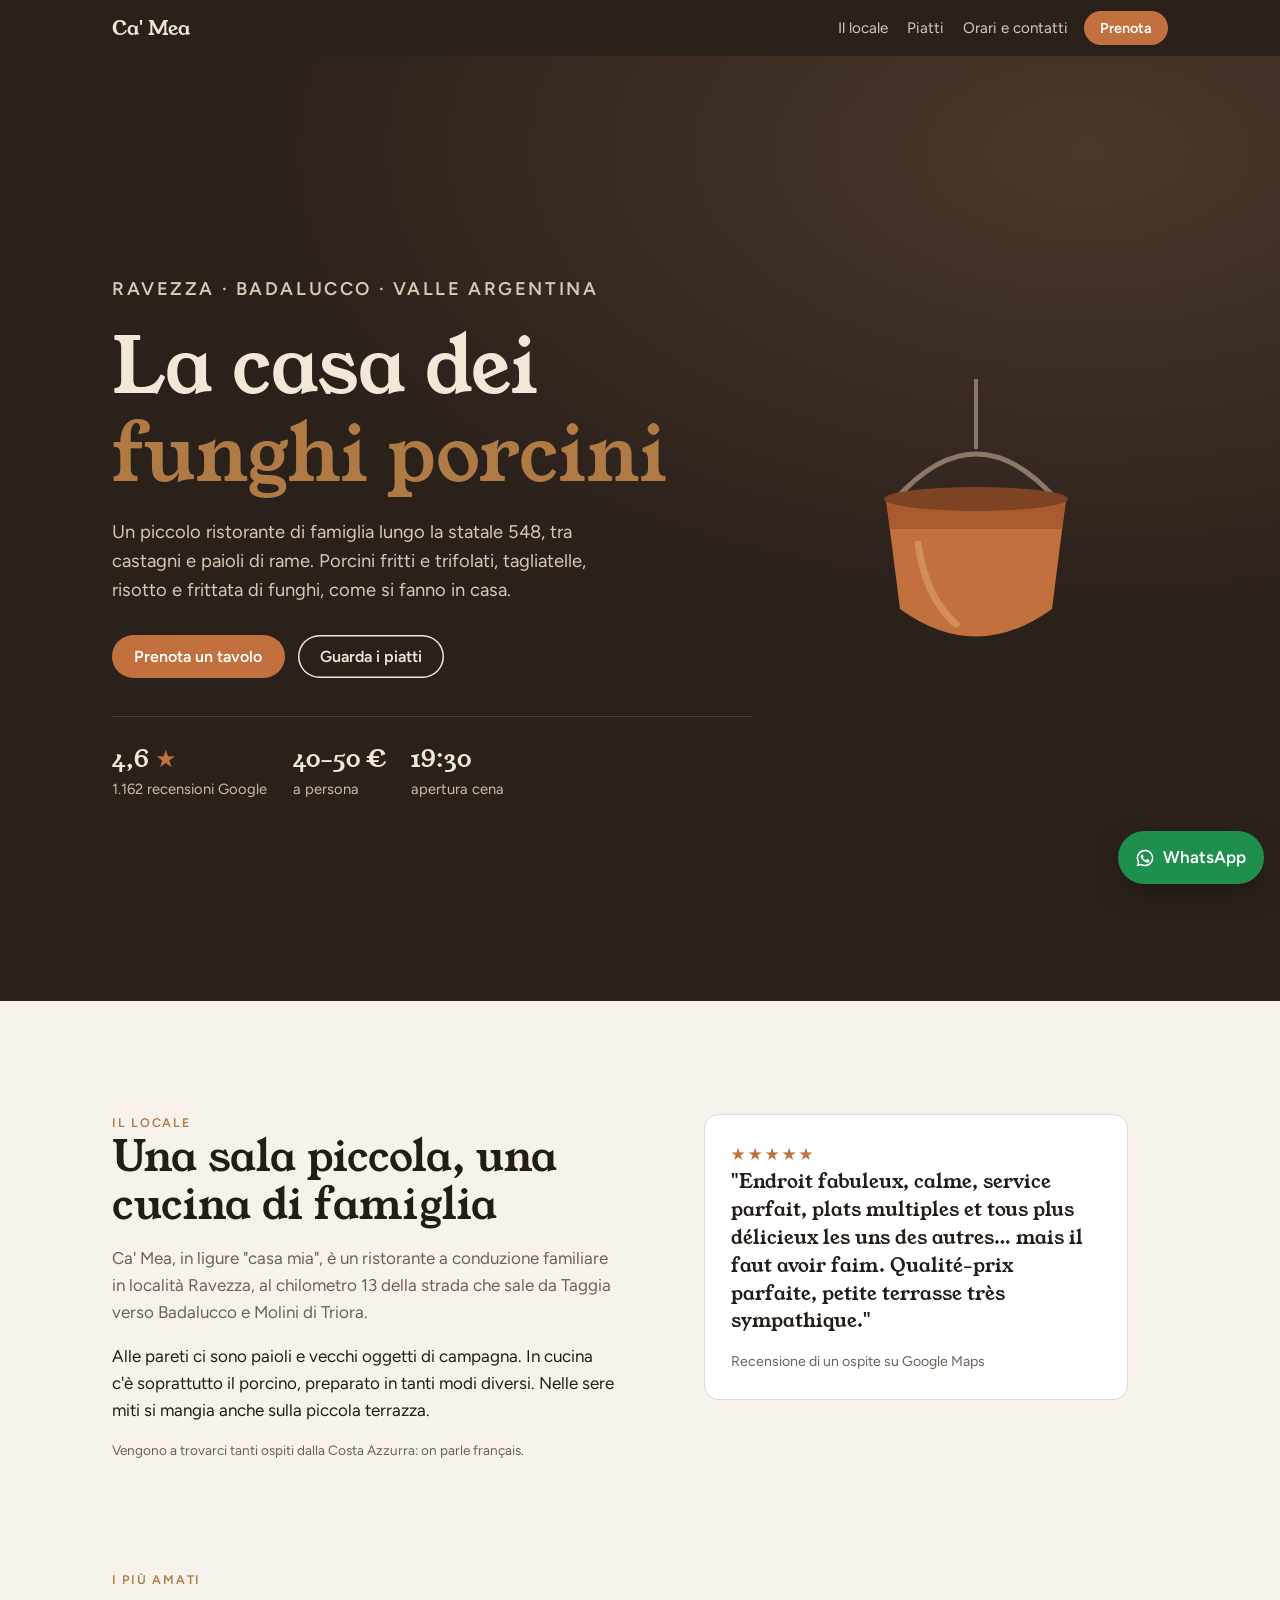
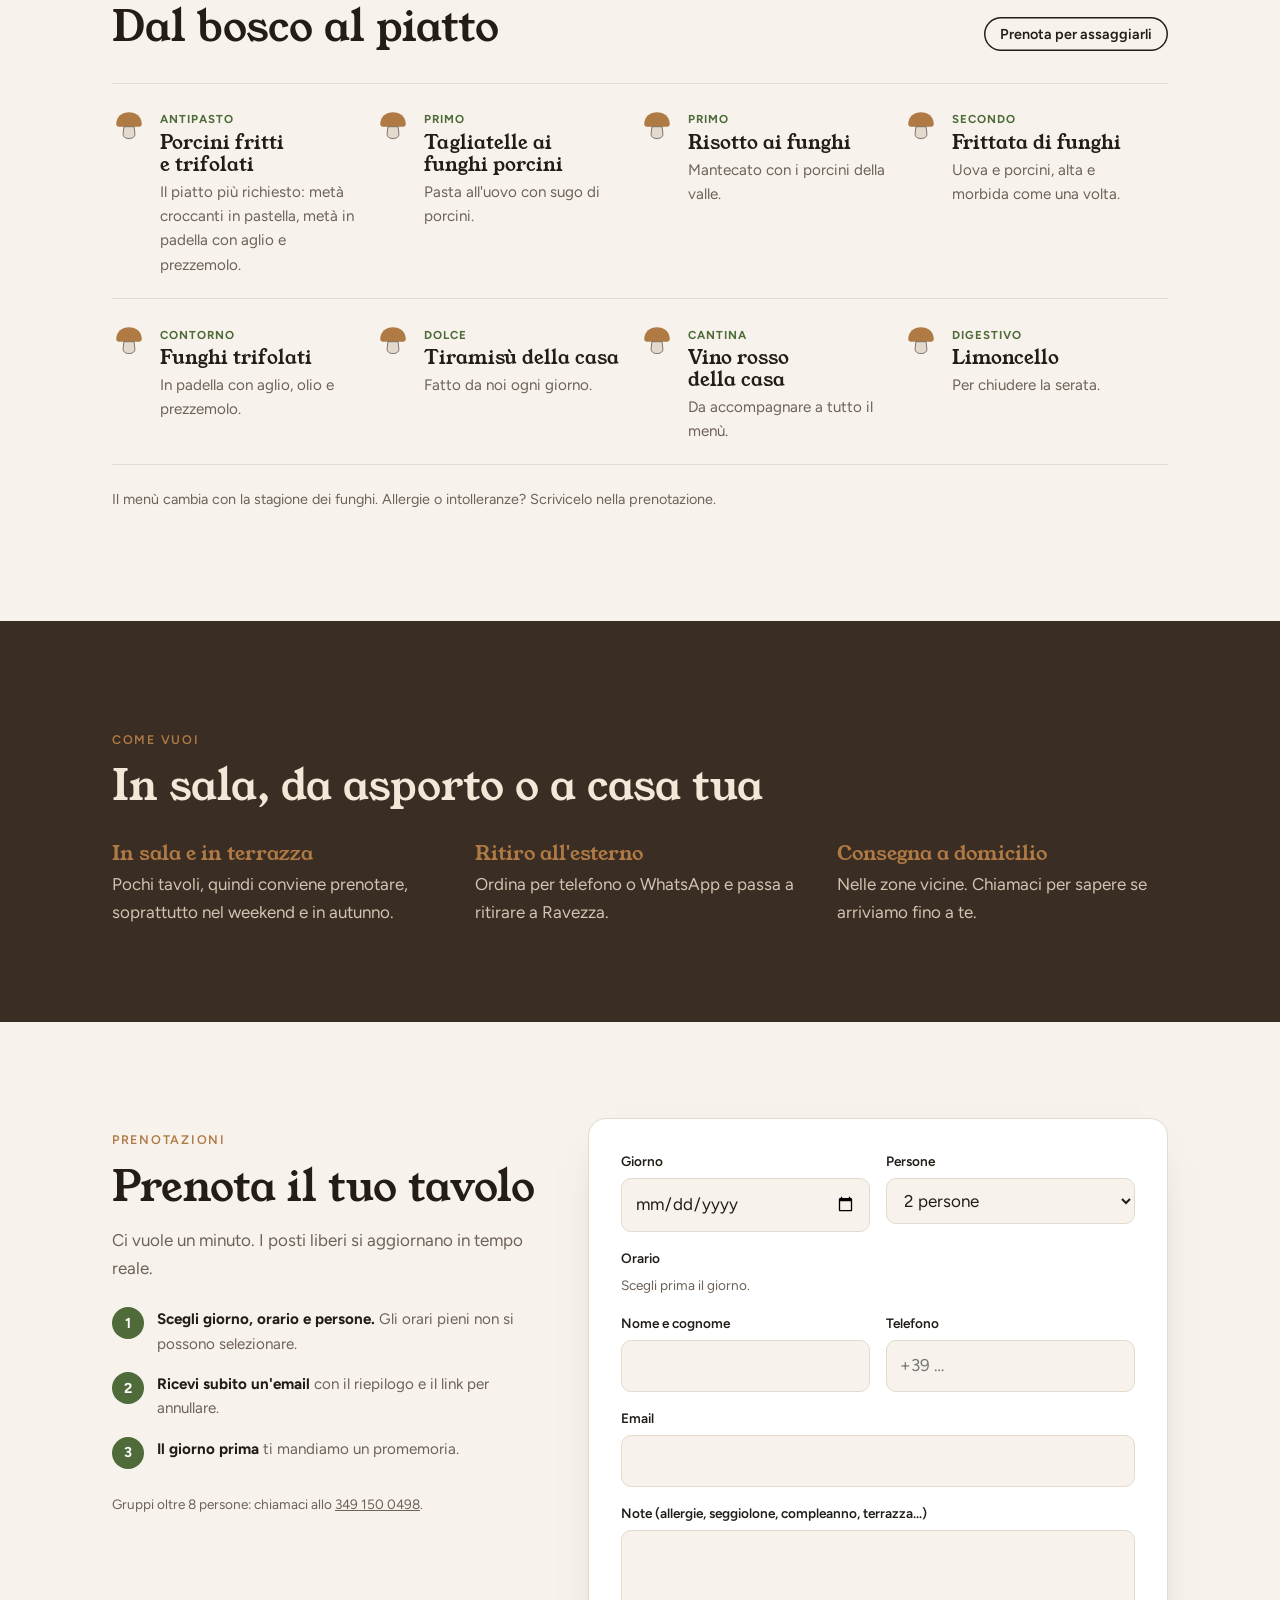
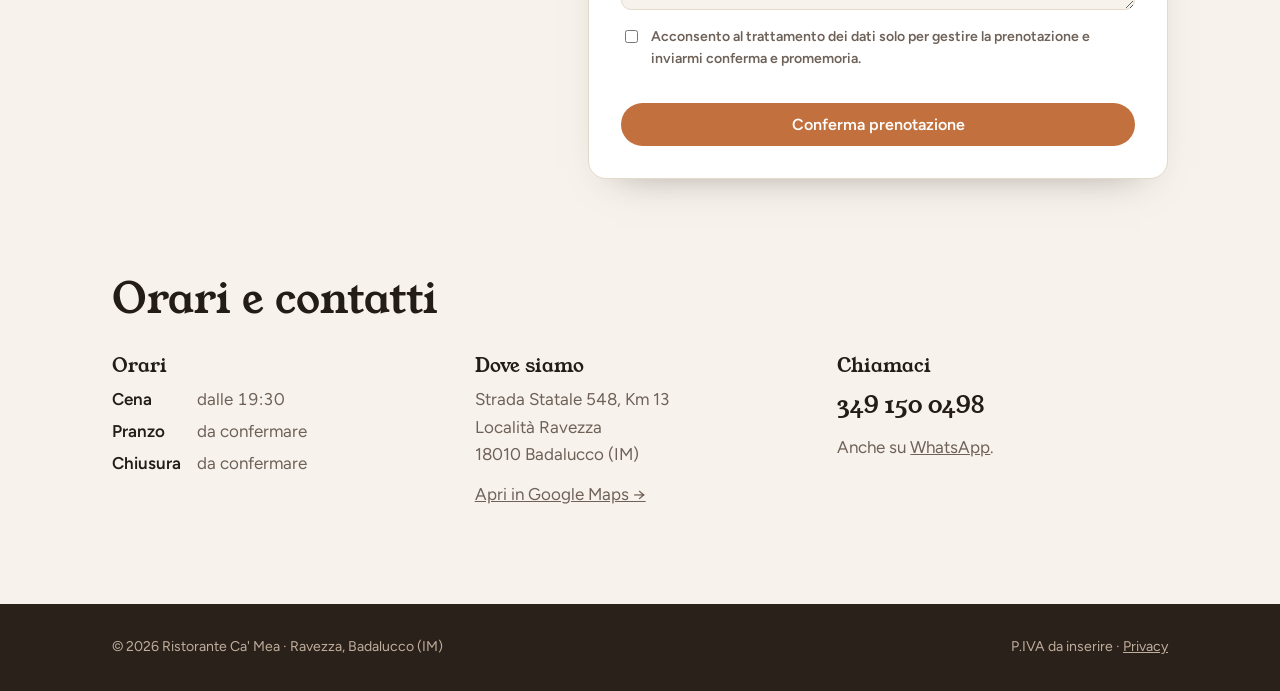
==== ca-mea/index.html @ 7fd4f5b2 "Aggiungi sito Ristorante Ca' Mea con sistema prenotazioni (Google Sheets + Apps Script) Co-Authored-" ====
<!doctype html>
<html lang="it">
<head>
<meta charset="utf-8">
<meta name="viewport" content="width=device-width, initial-scale=1, viewport-fit=cover">
<title>Ristorante Ca' Mea · Badalucco</title>
<meta name="description" content="Ristorante Ca' Mea a Ravezza di Badalucco (IM): cucina di funghi porcini in un piccolo locale a conduzione familiare in Valle Argentina. Prenota online.">
<meta property="og:title" content="Ristorante Ca' Mea · Badalucco">
<meta property="og:description" content="Funghi porcini, tagliatelle e risotti in un locale di famiglia in Valle Argentina.">
<meta property="og:type" content="restaurant">
<link rel="preconnect" href="https://fonts.googleapis.com">
<link rel="preconnect" href="https://fonts.gstatic.com" crossorigin>
<link rel="stylesheet" href="https://fonts.googleapis.com/css2?family=Young+Serif&family=Figtree:wght@400;500;600;700&display=swap">
<script type="application/ld+json">
{
  "@context": "https://schema.org",
  "@type": "Restaurant",
  "name": "Ristorante Ca' Mea",
  "servesCuisine": ["Ligure", "Funghi porcini"],
  "priceRange": "€€",
  "telephone": "+39 349 150 0498",
  "url": "https://ristorantecamea.com",
  "address": {
    "@type": "PostalAddress",
    "streetAddress": "Strada Statale 548, Km 13, Località Ravezza",
    "addressLocality": "Badalucco",
    "postalCode": "18010",
    "addressRegion": "IM",
    "addressCountry": "IT"
  },
  "acceptsReservations": "True",
  "aggregateRating": { "@type": "AggregateRating", "ratingValue": "4.6", "reviewCount": "1162" }
}
</script>
<style>
/* Layout: una sola colonna narrativa, dalla fascia scura "del bosco" alla sala calda, poi prenotazione e contatti. */
:root{
  --bark:#2b211b;        /* corteccia di castagno */
  --bark-2:#3a2d24;
  --cap:#b07a45;         /* cappello del porcino */
  --copper:#c2703d;      /* paiolo di rame */
  --moss:#4f6b3a;        /* muschio */
  --paper:#f7f3ec;
  --ink:#231c17;
  --muted:#6e6158;
  --line:#e3d9cc;
  --card:#ffffff;
  --ok:#3f7a3a; --err:#a23b2a;
  --f-display:"Young Serif", Georgia, "Times New Roman", serif;
  --f-body:"Figtree", system-ui, -apple-system, "Segoe UI", Roboto, sans-serif;
}
@media (prefers-color-scheme: dark){
  :root{ --paper:#1d1713; --ink:#f1e9de; --muted:#b5a698; --line:#3d322a; --card:#262019; --moss:#88a86e; --cap:#d29a62; color-scheme:dark }
}
*{box-sizing:border-box}
html{scroll-behavior:smooth}
@media (prefers-reduced-motion: reduce){html{scroll-behavior:auto}*{transition:none!important;animation:none!important}}
body{margin:0;background:var(--paper);color:var(--ink);font:400 1.0625rem/1.6 var(--f-body)}
img{max-width:100%}
a{color:inherit}
:focus-visible{outline:3px solid var(--copper);outline-offset:3px;border-radius:4px}
.wrap{max-width:68rem;margin:0 auto;padding-left:max(16px, env(safe-area-inset-left, 0px));padding-right:max(16px, env(safe-area-inset-right, 0px))}
h1,h2,h3{font-family:var(--f-display);font-weight:400;line-height:1.15;text-wrap:balance;margin:0}
h2{font-size:clamp(1.9rem,4vw,2.6rem)}
.eyebrow{font-size:.78rem;font-weight:600;letter-spacing:.14em;text-transform:uppercase;color:var(--cap)}
.lead{color:var(--muted);max-width:38rem}
section{padding-block:clamp(3.5rem,8vw,6rem)}

/* Barra */
.bar{position:sticky;top:env(safe-area-inset-top,0px);z-index:20;background:var(--bark);color:#f3e7d8}
body::before{content:"";position:fixed;inset:0 0 auto;height:env(safe-area-inset-top,0px);background:var(--bark);z-index:21}
.bar .wrap{display:flex;align-items:center;gap:1rem;padding-block:.7rem}
.brand{font-family:var(--f-display);font-size:1.25rem;text-decoration:none;margin-right:auto}
.bar nav{display:flex;gap:1.2rem;font-size:.95rem}
.bar nav a{text-decoration:none;opacity:.85}
.bar nav a:hover{opacity:1}
.btn{display:inline-flex;align-items:center;justify-content:center;gap:.5rem;border:0;border-radius:999px;padding:.75rem 1.4rem;font:600 1rem var(--f-body);cursor:pointer;text-decoration:none;transition:transform .15s,background .15s}
.btn:hover{transform:translateY(-1px)}
.btn-copper{background:var(--copper);color:#fff}
.btn-copper:hover{background:#ad5f30}
.btn-ghost{background:transparent;color:inherit;box-shadow:inset 0 0 0 1.5px currentColor}
.btn-sm{padding:.5rem 1rem;font-size:.9rem}
@media (max-width:720px){.bar nav{display:none}}

/* Hero */
.hero{background:radial-gradient(120% 90% at 85% 10%, #4a382b 0%, var(--bark) 55%);color:#f3e7d8;overflow:hidden}
.hero .wrap{display:grid;grid-template-columns:1.25fr .75fr;gap:2rem;align-items:center;padding-block:clamp(3.5rem,9vw,6.5rem)}
.hero h1{font-size:clamp(2.6rem,7vw,4.8rem)}
.hero h1 em{font-style:normal;color:var(--cap)}
.hero p{color:#d9c8b5;max-width:32rem;font-size:1.15rem}
.hero .actions{display:flex;flex-wrap:wrap;gap:.8rem;margin-top:1.8rem}
.facts{display:flex;flex-wrap:wrap;gap:1.6rem;margin-top:2.4rem;padding-top:1.4rem;border-top:1px solid #4d3d31;font-size:.92rem;color:#cdbba7}
.facts b{display:block;font-family:var(--f-display);font-weight:400;font-size:1.5rem;color:#f3e7d8}
.paiolo{width:100%;max-width:300px;justify-self:center}
.paiolo .swing{transform-origin:150px 10px;animation:swing 6s ease-in-out infinite}
@keyframes swing{0%,100%{transform:rotate(-2deg)}50%{transform:rotate(2deg)}}
@media (max-width:760px){.hero .wrap{grid-template-columns:1fr}.paiolo{max-width:180px;order:-1;justify-self:start}}

/* Storia */
.story{display:grid;grid-template-columns:1fr 1fr;gap:3rem;align-items:start}
.story p{margin:1rem 0 0}
.quote{background:var(--card);border:1px solid var(--line);border-radius:14px;padding:1.6rem}
.quote blockquote{margin:0;font-family:var(--f-display);font-size:1.2rem;line-height:1.45}
.quote figcaption{margin-top:1rem;font-size:.88rem;color:var(--muted)}
.stars{color:var(--copper);letter-spacing:.1em}
@media (max-width:760px){.story{grid-template-columns:1fr;gap:2rem}}

/* Piatti */
.menu-head{display:flex;flex-wrap:wrap;justify-content:space-between;align-items:end;gap:1rem;margin-bottom:2rem}
.dishes{display:grid;grid-template-columns:repeat(auto-fit,minmax(15rem,1fr));gap:0;border-top:1px solid var(--line)}
.dish{padding:1.3rem 1rem 1.3rem 0;border-bottom:1px solid var(--line);display:grid;grid-template-columns:auto 1fr;gap:.9rem;align-items:start}
.dish h3{font-size:1.2rem}
.dish p{margin:.25rem 0 0;color:var(--muted);font-size:.95rem}
.dish .tag{font-size:.72rem;font-weight:700;letter-spacing:.08em;text-transform:uppercase;color:var(--moss)}
.dish svg{width:34px;height:34px;flex:none;margin-top:.2rem}
.note{font-size:.9rem;color:var(--muted);margin-top:1.4rem}

/* Servizi */
.services{background:var(--bark-2);color:#f3e7d8}
.svc{display:grid;grid-template-columns:repeat(auto-fit,minmax(14rem,1fr));gap:2rem;margin-top:2rem}
.svc h3{font-size:1.25rem;color:var(--cap)}
.svc p{margin:.4rem 0 0;color:#d4c3b0}

/* Prenota */
.book{display:grid;grid-template-columns:.85fr 1.15fr;gap:3rem;align-items:start}
.panel{background:var(--card);border:1px solid var(--line);border-radius:18px;padding:clamp(1.2rem,3vw,2rem);box-shadow:0 18px 40px -28px rgba(43,33,27,.5)}
.grid2{display:grid;grid-template-columns:1fr 1fr;gap:1rem}
.field{display:flex;flex-direction:column;gap:.35rem;min-width:0}
.field.full{grid-column:1/-1}
label{font-size:.85rem;font-weight:600}
input,select,textarea{font:inherit;color:var(--ink);background:var(--paper);border:1.5px solid var(--line);border-radius:10px;padding:.7rem .8rem;width:100%}
input:focus,select:focus,textarea:focus{border-color:var(--copper);outline:none}
textarea{min-height:5rem;resize:vertical}
.slots{display:flex;flex-wrap:wrap;gap:.5rem}
.slot{border:1.5px solid var(--line);background:var(--paper);color:var(--ink);border-radius:999px;padding:.5rem .95rem;font:600 .95rem var(--f-body);cursor:pointer;font-variant-numeric:tabular-nums}
.slot[aria-pressed="true"]{background:var(--moss);border-color:var(--moss);color:#fff}
.slot:disabled{opacity:.4;cursor:not-allowed;text-decoration:line-through}
.slot small{font-weight:500;opacity:.8}
.hint{font-size:.85rem;color:var(--muted)}
.check{display:flex;gap:.6rem;align-items:flex-start;font-size:.88rem;color:var(--muted)}
.check input{width:auto;margin-top:.25rem}
.msg{border-radius:12px;padding:1rem 1.1rem;font-size:.95rem}
.msg.ok{background:color-mix(in srgb,var(--ok) 14%,transparent);border:1px solid var(--ok)}
.msg.err{background:color-mix(in srgb,var(--err) 12%,transparent);border:1px solid var(--err)}
.steps{list-style:none;padding:0;margin:1.6rem 0 0;display:grid;gap:1rem}
.steps li{display:grid;grid-template-columns:2rem 1fr;gap:.8rem}
.steps span{width:2rem;height:2rem;border-radius:50%;background:var(--moss);color:#fff;display:grid;place-items:center;font-weight:700;font-size:.9rem}
.steps p{margin:0;color:var(--muted);font-size:.95rem}
.steps b{color:var(--ink)}
@media (max-width:860px){.book{grid-template-columns:1fr}}
@media (max-width:480px){.grid2{grid-template-columns:1fr}}

/* Info */
.info{display:grid;grid-template-columns:repeat(auto-fit,minmax(15rem,1fr));gap:2rem}
.info h3{font-size:1.2rem;margin-bottom:.6rem}
.info p,.info dl{margin:0;color:var(--muted)}
dl.hours{display:grid;grid-template-columns:auto 1fr;gap:.3rem 1rem;font-variant-numeric:tabular-nums}
dl.hours dt{color:var(--ink);font-weight:600}
dl.hours dd{margin:0}
.phone{font-family:var(--f-display);font-size:1.5rem;color:var(--ink);text-decoration:none}
footer{background:var(--bark);color:#bfae9b;font-size:.88rem}
footer .wrap{display:flex;flex-wrap:wrap;justify-content:space-between;gap:1rem;padding-block:2rem}
.wa{position:fixed;right:calc(16px + env(safe-area-inset-right,0px));bottom:calc(16px + env(safe-area-inset-bottom,0px));z-index:30;background:#1f8f4e;color:#fff;border-radius:999px;padding:.8rem 1.1rem;font-weight:600;text-decoration:none;box-shadow:0 10px 30px -10px rgba(0,0,0,.5);display:flex;gap:.5rem;align-items:center}
</style>
</head>
<body>

<header class="bar">
  <div class="wrap">
    <a class="brand" href="#top">Ca' Mea</a>
    <nav aria-label="Sezioni">
      <a href="#storia">Il locale</a>
      <a href="#piatti">Piatti</a>
      <a href="#info">Orari e contatti</a>
    </nav>
    <a class="btn btn-copper btn-sm" href="#prenota">Prenota</a>
  </div>
</header>

<main id="top">
  <section class="hero" aria-labelledby="h1">
    <div class="wrap">
      <div>
        <p class="eyebrow">Ravezza · Badalucco · Valle Argentina</p>
        <h1 id="h1">La casa dei <em>funghi porcini</em></h1>
        <p>Un piccolo ristorante di famiglia lungo la statale 548, tra castagni e paioli di rame. Porcini fritti e trifolati, tagliatelle, risotto e frittata di funghi, come si fanno in casa.</p>
        <div class="actions">
          <a class="btn btn-copper" href="#prenota">Prenota un tavolo</a>
          <a class="btn btn-ghost" href="#piatti">Guarda i piatti</a>
        </div>
        <div class="facts">
          <div><b>4,6 <span class="stars" aria-hidden="true">★</span></b>1.162 recensioni Google</div>
          <div><b>40–50 €</b>a persona</div>
          <div><b data-open-time>19:30</b>apertura cena</div>
        </div>
      </div>
      <svg class="paiolo" viewBox="0 0 300 300" role="img" aria-label="Disegno di un paiolo di rame appeso">
        <g class="swing">
          <line x1="150" y1="0" x2="150" y2="70" stroke="#8d7766" stroke-width="4"/>
          <path d="M70 120 Q150 30 230 120" fill="none" stroke="#8d7766" stroke-width="5"/>
          <path d="M60 120 H240 L226 230 Q150 285 74 230 Z" fill="#c2703d"/>
          <path d="M60 120 H240 L236 150 H64 Z" fill="#a95b2e"/>
          <path d="M92 165 Q100 220 130 245" fill="none" stroke="#e6a77a" stroke-width="7" stroke-linecap="round" opacity=".55"/>
          <ellipse cx="150" cy="120" rx="92" ry="12" fill="#7d4322"/>
        </g>
      </svg>
    </div>
  </section>

  <section id="storia" aria-labelledby="h-storia">
    <div class="wrap story">
      <div>
        <p class="eyebrow">Il locale</p>
        <h2 id="h-storia">Una sala piccola, una cucina di famiglia</h2>
        <p class="lead">Ca' Mea, in ligure "casa mia", è un ristorante a conduzione familiare in località Ravezza, al chilometro 13 della strada che sale da Taggia verso Badalucco e Molini di Triora.</p>
        <p>Alle pareti ci sono paioli e vecchi oggetti di campagna. In cucina c'è soprattutto il porcino, preparato in tanti modi diversi. Nelle sere miti si mangia anche sulla piccola terrazza.</p>
        <p class="hint">Vengono a trovarci tanti ospiti dalla Costa Azzurra: on parle français.</p>
      </div>
      <figure class="quote">
        <div class="stars" aria-label="5 stelle su 5">★★★★★</div>
        <blockquote lang="fr">"Endroit fabuleux, calme, service parfait, plats multiples et tous plus délicieux les uns des autres… mais il faut avoir faim. Qualité-prix parfaite, petite terrasse très sympathique."</blockquote>
        <figcaption>Recensione di un ospite su Google Maps</figcaption>
      </figure>
    </div>
  </section>

  <section id="piatti" aria-labelledby="h-piatti" style="padding-top:0">
    <div class="wrap">
      <div class="menu-head">
        <div>
          <p class="eyebrow">I più amati</p>
          <h2 id="h-piatti">Dal bosco al piatto</h2>
        </div>
        <a class="btn btn-ghost btn-sm" href="#prenota">Prenota per assaggiarli</a>
      </div>
      <div class="dishes" id="dishes"></div>
      <p class="note">Il menù cambia con la stagione dei funghi. Allergie o intolleranze? Scrivicelo nella prenotazione.</p>
    </div>
  </section>

  <section class="services" aria-labelledby="h-serv">
    <div class="wrap">
      <p class="eyebrow">Come vuoi</p>
      <h2 id="h-serv">In sala, da asporto o a casa tua</h2>
      <div class="svc">
        <div><h3>In sala e in terrazza</h3><p>Pochi tavoli, quindi conviene prenotare, soprattutto nel weekend e in autunno.</p></div>
        <div><h3>Ritiro all'esterno</h3><p>Ordina per telefono o WhatsApp e passa a ritirare a Ravezza.</p></div>
        <div><h3>Consegna a domicilio</h3><p>Nelle zone vicine. Chiamaci per sapere se arriviamo fino a te.</p></div>
      </div>
    </div>
  </section>

  <section id="prenota" aria-labelledby="h-book">
    <div class="wrap book">
      <div>
        <p class="eyebrow">Prenotazioni</p>
        <h2 id="h-book">Prenota il tuo tavolo</h2>
        <p class="lead">Ci vuole un minuto. I posti liberi si aggiornano in tempo reale.</p>
        <ol class="steps">
          <li><span>1</span><p><b>Scegli giorno, orario e persone.</b> Gli orari pieni non si possono selezionare.</p></li>
          <li><span>2</span><p><b>Ricevi subito un'email</b> con il riepilogo e il link per annullare.</p></li>
          <li><span>3</span><p><b>Il giorno prima</b> ti mandiamo un promemoria.</p></li>
        </ol>
        <p class="hint" style="margin-top:1.6rem">Gruppi oltre <span data-max-online>8</span> persone: chiamaci allo <a href="tel:+393491500498">349 150 0498</a>.</p>
      </div>

      <form class="panel" id="bookForm" novalidate>
        <div class="grid2">
          <div class="field">
            <label for="f-date">Giorno</label>
            <input id="f-date" name="date" type="date" required>
          </div>
          <div class="field">
            <label for="f-people">Persone</label>
            <select id="f-people" name="people" required></select>
          </div>
          <div class="field full">
            <label id="l-slots">Orario</label>
            <div class="slots" id="slots" role="group" aria-labelledby="l-slots"><span class="hint">Scegli prima il giorno.</span></div>
          </div>
          <div class="field">
            <label for="f-name">Nome e cognome</label>
            <input id="f-name" name="name" autocomplete="name" required>
          </div>
          <div class="field">
            <label for="f-phone">Telefono</label>
            <input id="f-phone" name="phone" type="tel" autocomplete="tel" required placeholder="+39 …">
          </div>
          <div class="field full">
            <label for="f-email">Email</label>
            <input id="f-email" name="email" type="email" autocomplete="email" required>
          </div>
          <div class="field full">
            <label for="f-notes">Note (allergie, seggiolone, compleanno, terrazza…)</label>
            <textarea id="f-notes" name="notes" maxlength="500"></textarea>
          </div>
          <label class="check full field" style="flex-direction:row" for="f-privacy">
            <input id="f-privacy" name="privacy" type="checkbox" required>
            <span>Acconsento al trattamento dei dati solo per gestire la prenotazione e inviarmi conferma e promemoria.</span>
          </label>
          <!-- campo trappola anti-spam: le persone non lo vedono -->
          <input type="text" name="website" id="f-website" tabindex="-1" autocomplete="off" style="position:absolute;left:-9999px" aria-hidden="true">
          <div class="field full" id="formMsg" aria-live="polite"></div>
          <div class="field full">
            <button class="btn btn-copper" type="submit" id="submitBtn">Conferma prenotazione</button>
          </div>
        </div>
      </form>
    </div>
  </section>

  <section id="info" aria-labelledby="h-info" style="padding-top:0">
    <div class="wrap">
      <h2 id="h-info" style="margin-bottom:2rem">Orari e contatti</h2>
      <div class="info">
        <div>
          <h3>Orari</h3>
          <dl class="hours" id="hours"></dl>
        </div>
        <div>
          <h3>Dove siamo</h3>
          <p>Strada Statale 548, Km 13<br>Località Ravezza<br>18010 Badalucco (IM)</p>
          <p style="margin-top:.8rem"><a href="https://maps.app.goo.gl/PJqK5xBTXWLtqt48A" target="_blank" rel="noopener">Apri in Google Maps →</a></p>
        </div>
        <div>
          <h3>Chiamaci</h3>
          <a class="phone" href="tel:+393491500498">349 150 0498</a>
          <p style="margin-top:.6rem">Anche su <a href="https://wa.me/393491500498" target="_blank" rel="noopener">WhatsApp</a>.</p>
        </div>
      </div>
    </div>
  </section>
</main>

<footer>
  <div class="wrap">
    <span>© <span id="year"></span> Ristorante Ca' Mea · Ravezza, Badalucco (IM)</span>
    <span>P.IVA da inserire · <a href="#">Privacy</a></span>
  </div>
</footer>

<a class="wa" href="https://wa.me/393491500498?text=Ciao%2C%20vorrei%20informazioni%20per%20una%20prenotazione" target="_blank" rel="noopener" aria-label="Scrivici su WhatsApp">
  <svg width="20" height="20" viewBox="0 0 24 24" fill="currentColor" aria-hidden="true"><path d="M12 2a10 10 0 0 0-8.6 15.1L2 22l5-1.3A10 10 0 1 0 12 2Zm0 18.2a8.2 8.2 0 0 1-4.2-1.2l-.3-.2-3 .8.8-2.9-.2-.3A8.2 8.2 0 1 1 12 20.2Zm4.5-6.1c-.2-.1-1.5-.7-1.7-.8-.2-.1-.4-.1-.6.1l-.8 1c-.1.2-.3.2-.5.1a6.7 6.7 0 0 1-3.3-2.9c-.2-.4.2-.4.7-1.3.1-.2 0-.3 0-.4l-.8-1.8c-.2-.5-.4-.4-.6-.4h-.5a1 1 0 0 0-.7.3 3 3 0 0 0-.9 2.2 5.2 5.2 0 0 0 1.1 2.7 11.8 11.8 0 0 0 4.5 4c1.7.7 2.3.8 3.2.6.5-.1 1.5-.6 1.7-1.2.2-.6.2-1.1.2-1.2-.1-.1-.3-.2-.5-.3Z"/></svg>
  WhatsApp
</a>

<script>
/* ============================================================
   CONFIGURAZIONE: modifica solo questa parte
   ============================================================ */
const CONFIG = {
  // URL della Web App di Google Apps Script (vedi README). Vuoto = modalità demo.
  BOOKING_API: "",
  WHATSAPP: "393491500498",
  // Orari dei turni di cena (devono coincidere con il foglio "Impostazioni")
  SLOTS: ["19:30", "20:00", "20:30", "21:00", "21:30"],
  // Giorni di chiusura settimanale: 0=domenica, 1=lunedì, ... 6=sabato. DA CONFERMARE.
  CLOSED_WEEKDAYS: [],
  MAX_ONLINE_PARTY: 8,         // oltre questo numero si chiede di telefonare
  MIN_HOURS_AHEAD: 2,          // non si prenota a meno di 2 ore dall'orario
  MAX_DAYS_AHEAD: 60,
  // Testo degli orari mostrato sul sito. DA CONFERMARE con il ristorante.
  HOURS: [
    ["Cena", "dalle 19:30"],
    ["Pranzo", "da confermare"],
    ["Chiusura", "da confermare"]
  ]
};

const DISHES = [
  ["Antipasto", "Porcini fritti e trifolati", "Il piatto più richiesto: metà croccanti in pastella, metà in padella con aglio e prezzemolo."],
  ["Primo", "Tagliatelle ai funghi porcini", "Pasta all'uovo con sugo di porcini."],
  ["Primo", "Risotto ai funghi", "Mantecato con i porcini della valle."],
  ["Secondo", "Frittata di funghi", "Uova e porcini, alta e morbida come una volta."],
  ["Contorno", "Funghi trifolati", "In padella con aglio, olio e prezzemolo."],
  ["Dolce", "Tiramisù della casa", "Fatto da noi ogni giorno."],
  ["Cantina", "Vino rosso della casa", "Da accompagnare a tutto il menù."],
  ["Digestivo", "Limoncello", "Per chiudere la serata."]
];

/* ============================================================ */
const $ = s => document.querySelector(s);
const porcino = '<svg viewBox="0 0 40 40" aria-hidden="true"><path d="M5 19C5 10 12 5 20 5s15 5 15 14c0 2-2 3-4 3H9c-2 0-4-1-4-3Z" fill="var(--cap)"/><path d="M14 22h12l1 9c0 3-3 5-7 5s-7-2-7-5Z" fill="var(--line)" stroke="var(--muted)" stroke-width="1"/></svg>';
$("#dishes").innerHTML = DISHES.map(([t,n,d]) =>
  `<article class="dish">${porcino}<div><span class="tag">${t}</span><h3>${n}</h3><p>${d}</p></div></article>`).join("");
$("#hours").innerHTML = CONFIG.HOURS.map(([a,b]) => `<dt>${a}</dt><dd>${b}</dd>`).join("");
$("#year").textContent = new Date().getFullYear();
document.querySelector("[data-max-online]").textContent = CONFIG.MAX_ONLINE_PARTY;

const people = $("#f-people");
for (let i = 1; i <= CONFIG.MAX_ONLINE_PARTY; i++) people.add(new Option(i + (i === 1 ? " persona" : " persone"), i, i === 2, i === 2));

const toISO = d => new Date(d.getTime() - d.getTimezoneOffset()*6e4).toISOString().slice(0,10);
const dateIn = $("#f-date");
const today = new Date(); const max = new Date(); max.setDate(max.getDate() + CONFIG.MAX_DAYS_AHEAD);
dateIn.min = toISO(today); dateIn.max = toISO(max);

let chosenSlot = null;
const slotsBox = $("#slots");

function slotTooSoon(dateStr, slot){
  const [h,m] = slot.split(":").map(Number);
  const d = new Date(dateStr + "T00:00:00"); d.setHours(h, m);
  return d - Date.now() < CONFIG.MIN_HOURS_AHEAD * 36e5;
}

async function loadAvailability(){
  chosenSlot = null;
  const d = dateIn.value;
  if (!d) return;
  const wd = new Date(d + "T12:00:00").getDay();
  if (CONFIG.CLOSED_WEEKDAYS.includes(wd)) { slotsBox.innerHTML = '<span class="hint">Siamo chiusi questo giorno. Scegline un altro.</span>'; return; }
  slotsBox.innerHTML = '<span class="hint">Controllo i posti liberi…</span>';
  let avail = null; // { "19:30": postiLiberi, ... } oppure {closed:true}
  if (CONFIG.BOOKING_API) {
    try {
      const r = await fetch(`${CONFIG.BOOKING_API}?action=availability&date=${d}`);
      avail = await r.json();
    } catch (e) { avail = null; }
  }
  if (avail && avail.closed) { slotsBox.innerHTML = `<span class="hint">${avail.message || "Siamo chiusi questo giorno."}</span>`; return; }
  const need = Number(people.value);
  slotsBox.innerHTML = "";
  CONFIG.SLOTS.forEach(s => {
    const free = avail && avail.slots ? avail.slots[s] : null;
    const b = document.createElement("button");
    b.type = "button"; b.className = "slot"; b.setAttribute("aria-pressed","false");
    b.innerHTML = s + (free != null && free < 10 && free >= need ? ` <small>· ${free} posti</small>` : "");
    b.disabled = slotTooSoon(d, s) || (free != null && free < need);
    b.onclick = () => { slotsBox.querySelectorAll(".slot").forEach(x => x.setAttribute("aria-pressed","false")); b.setAttribute("aria-pressed","true"); chosenSlot = s; };
    slotsBox.appendChild(b);
  });
  if (![...slotsBox.children].some(b => !b.disabled)) slotsBox.insertAdjacentHTML("beforeend", '<span class="hint">Tutto pieno. Prova un altro giorno o chiamaci.</span>');
}
dateIn.addEventListener("change", loadAvailability);
people.addEventListener("change", loadAvailability);

const msg = (type, html) => $("#formMsg").innerHTML = html ? `<div class="msg ${type}">${html}</div>` : "";
const esc = s => String(s).replace(/[&<>"]/g, c => ({"&":"&amp;","<":"&lt;",">":"&gt;",'"':"&quot;"}[c]));

$("#bookForm").addEventListener("submit", async e => {
  e.preventDefault();
  const f = e.target, data = Object.fromEntries(new FormData(f));
  if (data.website) return; // bot
  const missing = [];
  if (!data.date) missing.push("il giorno");
  if (!chosenSlot) missing.push("l'orario");
  if (!data.name?.trim()) missing.push("il nome");
  if (!/^[+0-9 ()-]{6,}$/.test(data.phone || "")) missing.push("un telefono valido");
  if (!/^\S+@\S+\.\S+$/.test(data.email || "")) missing.push("un'email valida");
  if (!f.privacy.checked) missing.push("il consenso privacy");
  if (missing.length) return msg("err", "Manca " + missing.join(", ") + ".");

  const payload = { action: "book", date: data.date, time: chosenSlot, people: Number(data.people),
    name: data.name.trim(), phone: data.phone.trim(), email: data.email.trim(), notes: (data.notes||"").trim(), lang: navigator.language };
  const btn = $("#submitBtn"); btn.disabled = true; btn.textContent = "Invio in corso…";

  try {
    let res;
    if (CONFIG.BOOKING_API) {
      // text/plain evita il preflight CORS con Google Apps Script
      const r = await fetch(CONFIG.BOOKING_API, { method: "POST", headers: { "Content-Type": "text/plain;charset=utf-8" }, body: JSON.stringify(payload) });
      res = await r.json();
    } else {
      res = { ok: true, demo: true, id: "DEMO-" + Math.random().toString(36).slice(2,7).toUpperCase() };
    }
    if (!res.ok) throw new Error(res.error || "Prenotazione non riuscita.");
    const dateTxt = new Date(payload.date + "T12:00:00").toLocaleDateString("it-IT", { weekday:"long", day:"numeric", month:"long" });
    msg("ok", `<b>Prenotazione ricevuta.</b> ${esc(payload.name)}, ti aspettiamo ${dateTxt} alle ${payload.time} (${payload.people} pers.). Codice <b>${esc(res.id)}</b>.<br>
      ${res.demo ? "<i>Modalità demo: nessuna email inviata. Collega Google Apps Script per attivarla.</i>" : "Ti abbiamo mandato un'email di conferma."}`);
    f.reset(); people.value = 2; chosenSlot = null; slotsBox.innerHTML = '<span class="hint">Scegli prima il giorno.</span>';
  } catch (err) {
    const wa = `https://wa.me/${CONFIG.WHATSAPP}?text=` + encodeURIComponent(`Ciao, vorrei prenotare per ${payload.people} persone il ${payload.date} alle ${payload.time}. ${payload.name}`);
    msg("err", `${esc(err.message)} Puoi prenotare anche su <a href="${wa}" target="_blank" rel="noopener">WhatsApp</a> o al 349 150 0498.`);
    if (CONFIG.BOOKING_API) loadAvailability();
  } finally { btn.disabled = false; btn.textContent = "Conferma prenotazione"; }
});
</script>
</body>
</html>
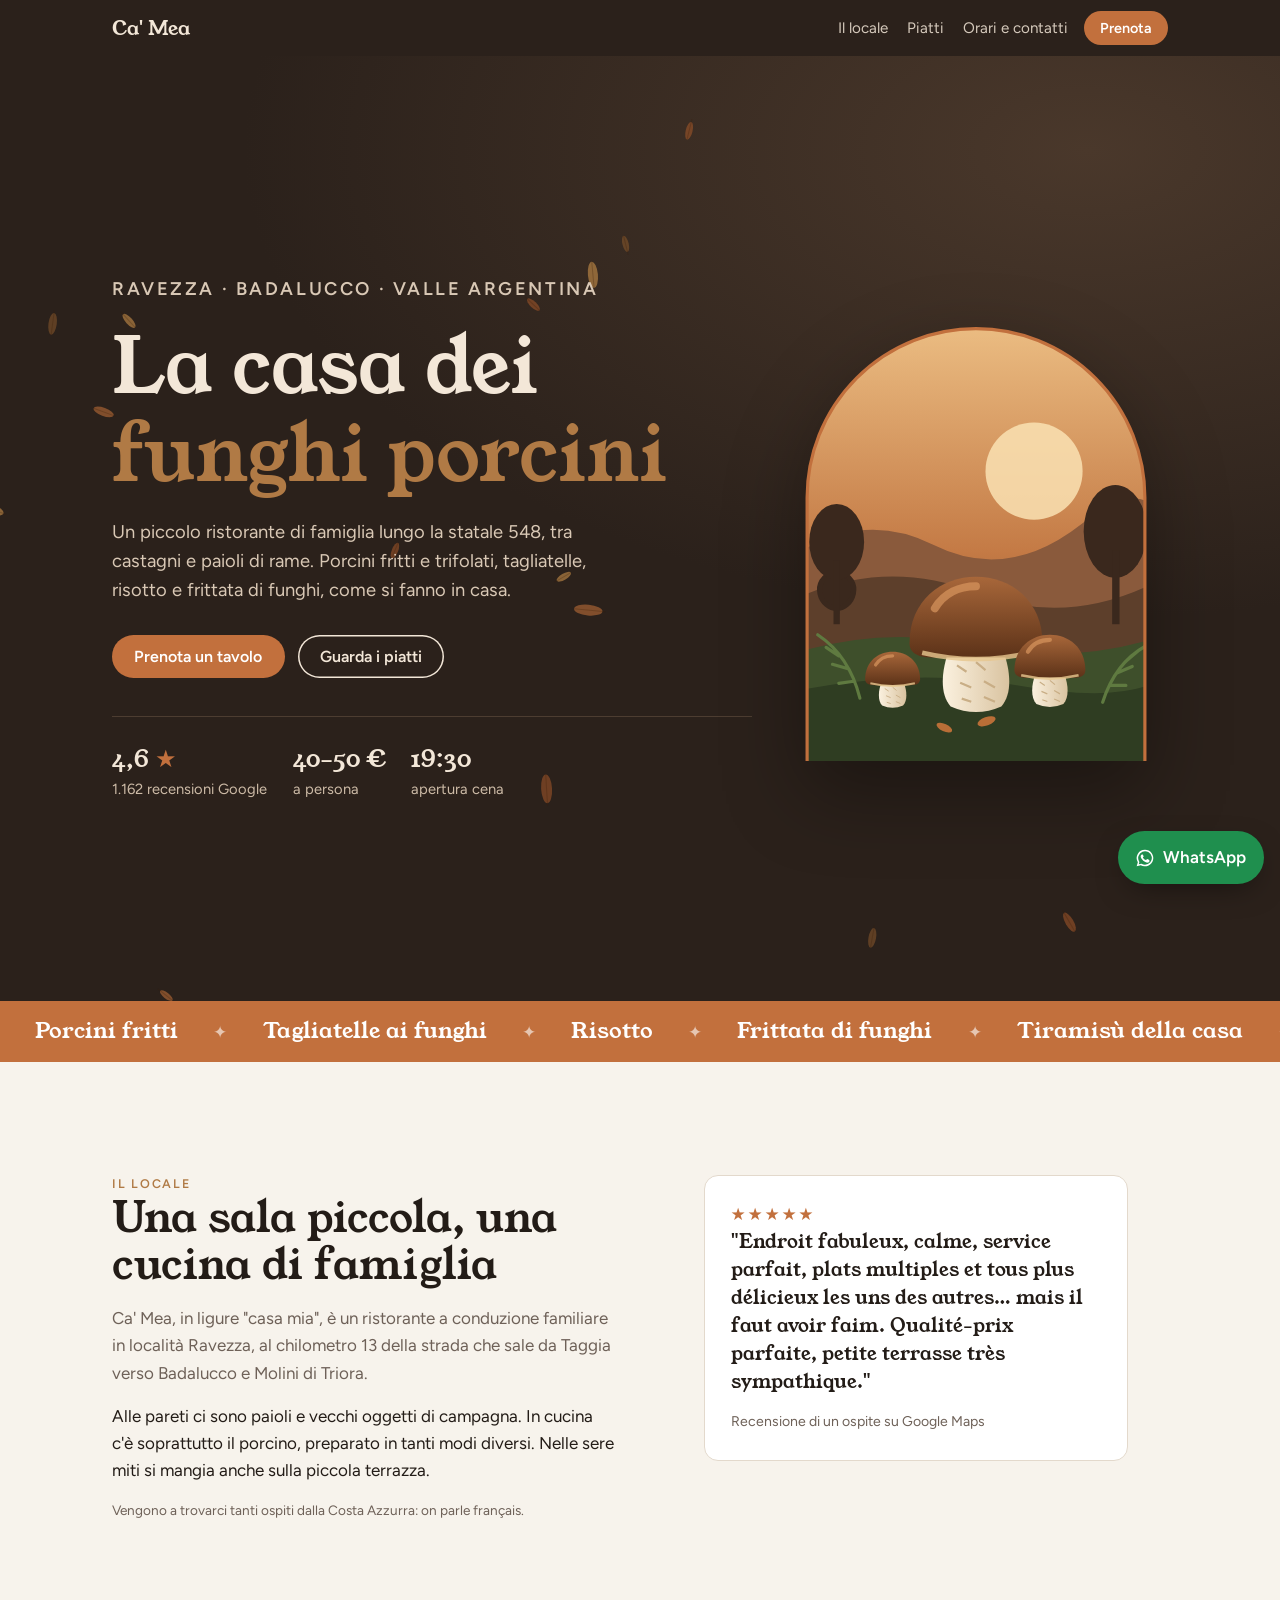
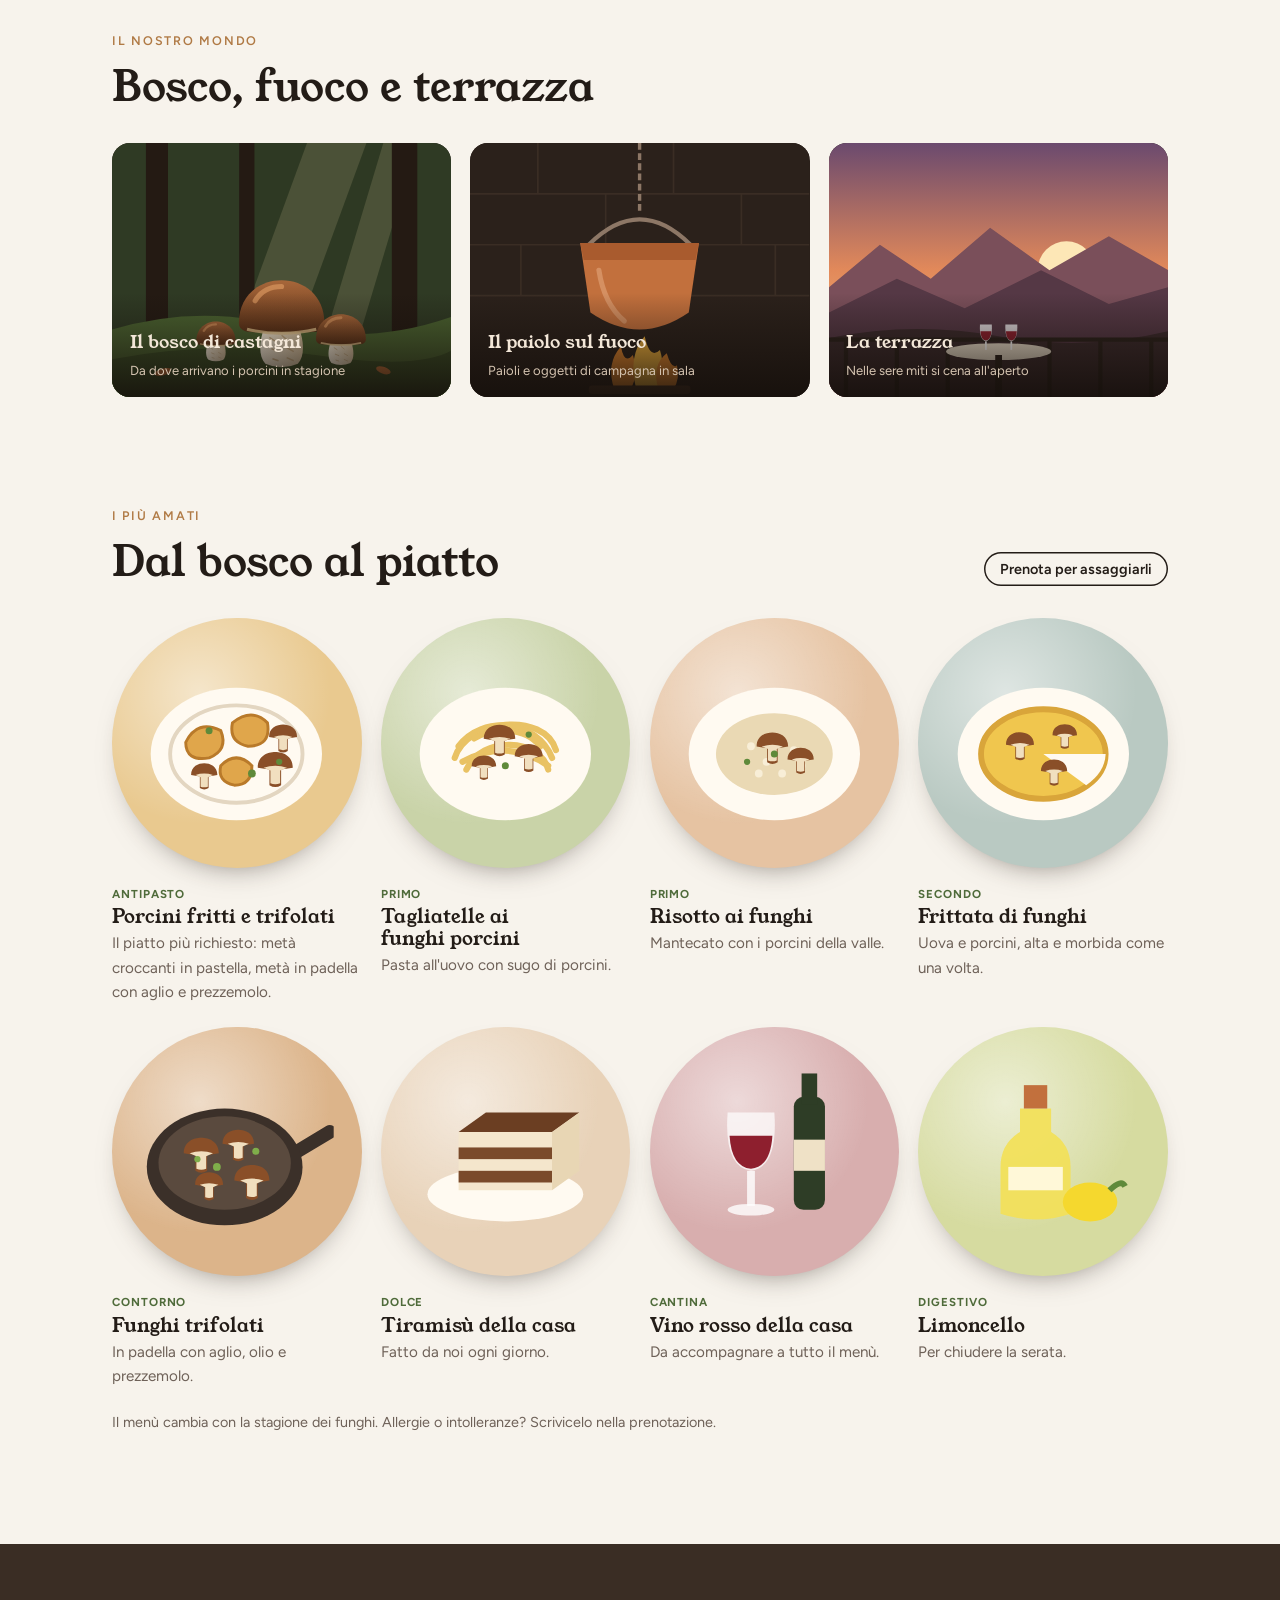
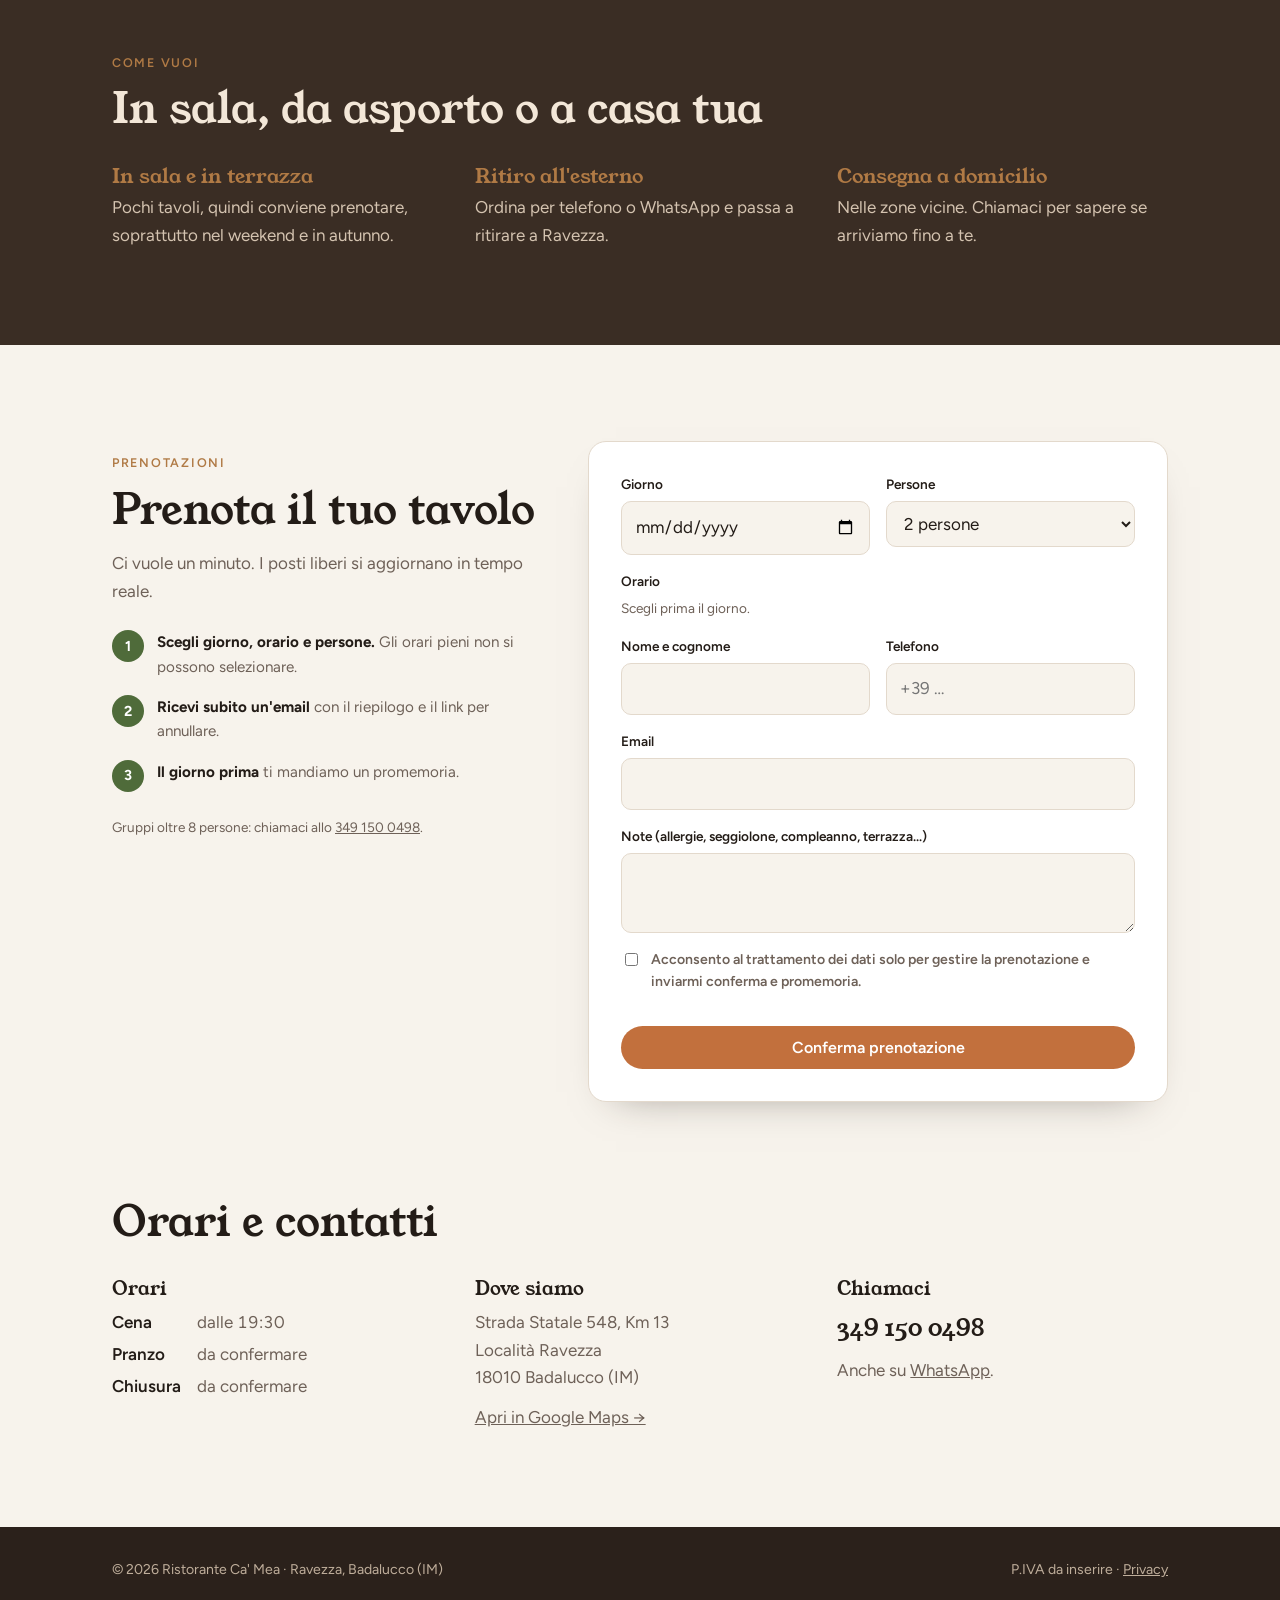
==== commit a0358e18: "Sito Ca' Mea: illustrazioni dei piatti, galleria e animazioni Co-Authored-By: Claude Opus 5.5 <norep" ====
--- a/ca-mea/index.html
+++ b/ca-mea/index.html
@@ -91,10 +91,46 @@
 .hero .actions{display:flex;flex-wrap:wrap;gap:.8rem;margin-top:1.8rem}
 .facts{display:flex;flex-wrap:wrap;gap:1.6rem;margin-top:2.4rem;padding-top:1.4rem;border-top:1px solid #4d3d31;font-size:.92rem;color:#cdbba7}
 .facts b{display:block;font-family:var(--f-display);font-weight:400;font-size:1.5rem;color:#f3e7d8}
-.paiolo{width:100%;max-width:300px;justify-self:center}
-.paiolo .swing{transform-origin:150px 10px;animation:swing 6s ease-in-out infinite}
-@keyframes swing{0%,100%{transform:rotate(-2deg)}50%{transform:rotate(2deg)}}
-@media (max-width:760px){.hero .wrap{grid-template-columns:1fr}.paiolo{max-width:180px;order:-1;justify-self:start}}
+.hero{position:relative}
+.hero .wrap{position:relative;z-index:1}
+#leaves{position:absolute;inset:0;width:100%;height:100%;pointer-events:none;z-index:0}
+.scene{width:100%;max-width:380px;justify-self:center;filter:drop-shadow(0 30px 40px rgba(0,0,0,.35))}
+.sway{transform-box:fill-box;transform-origin:50% 100%;animation:sway 5s ease-in-out infinite}
+.sway.d2{animation-delay:-1.7s;animation-duration:6s}.sway.d3{animation-delay:-3.1s;animation-duration:4.4s}
+@keyframes sway{0%,100%{transform:rotate(-2.5deg)}50%{transform:rotate(2.5deg)}}
+.glow{animation:glow 5s ease-in-out infinite}
+@keyframes glow{50%{opacity:.55;transform:scale(1.06)}}
+.glow{transform-box:fill-box;transform-origin:center}
+.steam{animation:steam 3.5s ease-in infinite;opacity:0}
+.steam.s2{animation-delay:1.2s}.steam.s3{animation-delay:2.3s}
+@keyframes steam{0%{opacity:0;transform:translateY(10px)}30%{opacity:.7}100%{opacity:0;transform:translateY(-40px)}}
+.flame{transform-box:fill-box;transform-origin:50% 100%;animation:flick .9s ease-in-out infinite alternate}
+.flame.f2{animation-duration:.7s}
+@keyframes flick{to{transform:scaleY(1.18) scaleX(.92)}}
+/* ingresso hero */
+.hero .in{animation:rise .9s cubic-bezier(.2,.7,.2,1) both}
+.hero .in:nth-child(2){animation-delay:.12s}.hero .in:nth-child(3){animation-delay:.24s}.hero .in:nth-child(4){animation-delay:.36s}.hero .in:nth-child(5){animation-delay:.48s}
+.scene.in{animation:pop 1.1s .2s cubic-bezier(.2,.8,.2,1) both}
+@keyframes rise{from{opacity:0;transform:translateY(24px)}}
+@keyframes pop{from{opacity:0;transform:translateY(30px) scale(.94)}}
+/* comparsa allo scroll (solo browser che la supportano; altrimenti tutto è già visibile) */
+@supports (animation-timeline: view()){
+  .reveal{animation:rise linear both;animation-timeline:view();animation-range:entry 5% entry 45%}
+}
+/* nastro scorrevole */
+.ribbon{background:var(--copper);color:#fff;overflow:hidden;white-space:nowrap;padding-block:.8rem}
+.ribbon div{display:inline-flex;gap:2.2rem;animation:marquee 32s linear infinite;font-family:var(--f-display);font-size:1.35rem;padding-left:2.2rem}
+.ribbon span::after{content:"✦";margin-left:2.2rem;opacity:.6;font-size:.8em}
+@keyframes marquee{to{transform:translateX(-50%)}}
+/* galleria illustrata */
+.gallery{display:grid;grid-template-columns:repeat(3,1fr);gap:1.2rem;margin-top:2rem}
+.frame{margin:0;border-radius:18px;overflow:hidden;background:var(--bark);position:relative}
+.frame svg{display:block;width:100%;height:auto;transition:transform .8s cubic-bezier(.2,.7,.2,1)}
+.frame:hover svg{transform:scale(1.05)}
+.frame figcaption{position:absolute;left:0;right:0;bottom:0;padding:2.2rem 1.1rem 1rem;background:linear-gradient(transparent,rgba(20,14,10,.85));color:#f3e7d8;font-family:var(--f-display);font-size:1.15rem}
+.frame figcaption small{display:block;font-family:var(--f-body);font-size:.82rem;color:#d4c3b0;margin-top:.15rem}
+@media (max-width:760px){.hero .wrap{grid-template-columns:1fr}.scene{max-width:260px;order:-1;justify-self:start}.gallery{grid-template-columns:1fr}}
+@media (prefers-reduced-motion: reduce){#leaves{display:none}.ribbon div{animation:none}}
 
 /* Storia */
 .story{display:grid;grid-template-columns:1fr 1fr;gap:3rem;align-items:start}
@@ -107,12 +143,16 @@
 
 /* Piatti */
 .menu-head{display:flex;flex-wrap:wrap;justify-content:space-between;align-items:end;gap:1rem;margin-bottom:2rem}
-.dishes{display:grid;grid-template-columns:repeat(auto-fit,minmax(15rem,1fr));gap:0;border-top:1px solid var(--line)}
-.dish{padding:1.3rem 1rem 1.3rem 0;border-bottom:1px solid var(--line);display:grid;grid-template-columns:auto 1fr;gap:.9rem;align-items:start}
+.dishes{display:grid;grid-template-columns:repeat(4,1fr);gap:1.4rem 1.2rem}
+.dish{display:flex;flex-direction:column;gap:.7rem;min-width:0}
+.dish .ph{aspect-ratio:1;max-width:100%;border-radius:50%;display:grid;place-items:center;transition:transform .5s cubic-bezier(.2,.7,.2,1),box-shadow .5s;box-shadow:0 14px 30px -18px rgba(43,33,27,.6)}
+.dish .ph svg{width:78%;height:78%;transition:transform .6s cubic-bezier(.2,.7,.2,1)}
+.dish:hover .ph{transform:translateY(-6px);box-shadow:0 24px 40px -20px rgba(43,33,27,.7)}
+.dish:hover .ph svg{transform:rotate(-8deg) scale(1.06)}
 .dish h3{font-size:1.2rem}
-.dish p{margin:.25rem 0 0;color:var(--muted);font-size:.95rem}
+.dish p{margin:.2rem 0 0;color:var(--muted);font-size:.95rem}
 .dish .tag{font-size:.72rem;font-weight:700;letter-spacing:.08em;text-transform:uppercase;color:var(--moss)}
-.dish svg{width:34px;height:34px;flex:none;margin-top:.2rem}
+@media (max-width:860px){.dishes{grid-template-columns:repeat(2,1fr)}}
 .note{font-size:.9rem;color:var(--muted);margin-top:1.4rem}
 
 /* Servizi */
@@ -165,6 +205,69 @@
 </head>
 <body>
 
+<!-- Illustrazioni riutilizzabili -->
+<svg width="0" height="0" style="position:absolute" aria-hidden="true">
+  <defs>
+    <linearGradient id="capG" x1="0" y1="0" x2="0" y2="1"><stop offset="0" stop-color="#a8673a"/><stop offset="1" stop-color="#5c3218"/></linearGradient>
+    <linearGradient id="stemG" x1="0" y1="0" x2="1" y2="0"><stop offset="0" stop-color="#fbf1df"/><stop offset="1" stop-color="#d9c3a0"/></linearGradient>
+    <symbol id="porcino" viewBox="0 0 100 100">
+      <path d="M33 56C28 70 27 84 34 92Q50 99 66 92C73 84 72 70 67 56Z" fill="url(#stemG)"/>
+      <path d="M38 66l6 4m6-6l6 5m-16 8l7 3m8-4l7 4m-21 7l6 2m8-3l7 3" stroke="#c9ae86" stroke-width="1.4" fill="none"/>
+      <path d="M8 52C8 25 28 10 50 10S92 25 92 52C92 59 85 61 78 61H22C15 61 8 59 8 52Z" fill="url(#capG)"/>
+      <path d="M24 30C30 20 40 16 50 16" stroke="#d9965e" stroke-width="5" stroke-linecap="round" fill="none" opacity=".7"/>
+      <path d="M16 58Q50 66 84 58" stroke="#e8c78f" stroke-width="3" fill="none" opacity=".8"/>
+    </symbol>
+    <symbol id="slice" viewBox="0 0 20 20">
+      <path d="M1 9C1 3 6 1 10 1S19 3 19 9L13 10V18Q10 20 7 18V10Z" fill="#8a4f28"/>
+      <path d="M4 9Q10 7 16 9L12.5 10.5V17Q10 18 7.5 17V10.5Z" fill="#f1dfbf"/>
+    </symbol>
+    <symbol id="d-fritti" viewBox="0 0 100 100">
+      <ellipse cx="50" cy="56" rx="44" ry="34" fill="#fffaf1"/><ellipse cx="50" cy="56" rx="34" ry="25" fill="none" stroke="#e3d6c1" stroke-width="2"/>
+      <g fill="#e0a64b" stroke="#b97a2a" stroke-width="1.5"><path d="M24 50q6-12 18-6q4 10-6 14q-12 2-12-8z"/><path d="M48 40q10-8 18 0q2 12-10 12q-10-2-8-12z"/><path d="M42 62q8-8 16 0q0 10-9 10q-9-2-7-10z"/></g>
+      <use href="#slice" x="60" y="54" width="20" height="20"/><use href="#slice" x="66" y="40" width="16" height="16"/><use href="#slice" x="26" y="60" width="15" height="15"/>
+      <circle cx="58" cy="66" r="2" fill="#5f8a3a"/><circle cx="36" cy="44" r="1.8" fill="#5f8a3a"/><circle cx="72" cy="60" r="1.6" fill="#5f8a3a"/>
+    </symbol>
+    <symbol id="d-pasta" viewBox="0 0 100 100">
+      <ellipse cx="50" cy="56" rx="44" ry="34" fill="#fffaf1"/>
+      <g fill="none" stroke="#e9c264" stroke-width="3.2" stroke-linecap="round"><path d="M24 58c6-20 46-24 52-4"/><path d="M26 52c12-16 40-14 48 6"/><path d="M30 64c8-18 38-16 42 0"/><path d="M28 60c14-8 30-8 44 2"/><path d="M34 48c10-6 26-6 34 4"/></g>
+      <use href="#slice" x="38" y="40" width="18" height="18"/><use href="#slice" x="54" y="50" width="16" height="16"/><use href="#slice" x="32" y="56" width="14" height="14"/>
+      <circle cx="50" cy="62" r="1.8" fill="#5f8a3a"/><circle cx="62" cy="46" r="1.6" fill="#5f8a3a"/>
+    </symbol>
+    <symbol id="d-risotto" viewBox="0 0 100 100">
+      <ellipse cx="50" cy="56" rx="44" ry="34" fill="#fffaf1"/><ellipse cx="50" cy="56" rx="30" ry="21" fill="#ead9b4"/>
+      <g fill="#f8eed7"><circle cx="38" cy="52" r="2"/><circle cx="46" cy="60" r="2"/><circle cx="60" cy="54" r="2"/><circle cx="54" cy="66" r="2"/><circle cx="42" cy="66" r="2"/><circle cx="64" cy="62" r="2"/></g>
+      <use href="#slice" x="40" y="44" width="18" height="18"/><use href="#slice" x="56" y="52" width="15" height="15"/>
+      <circle cx="50" cy="56" r="1.8" fill="#5f8a3a"/><circle cx="36" cy="60" r="1.6" fill="#5f8a3a"/>
+    </symbol>
+    <symbol id="d-frittata" viewBox="0 0 100 100">
+      <ellipse cx="50" cy="56" rx="44" ry="34" fill="#fffaf1"/><ellipse cx="50" cy="56" rx="32" ry="23" fill="#f0c64e"/><ellipse cx="50" cy="56" rx="32" ry="23" fill="none" stroke="#d9a53a" stroke-width="3"/>
+      <path d="M50 56L82 56A32 23 0 0 1 72 72Z" fill="#fffaf1"/>
+      <use href="#slice" x="30" y="44" width="16" height="16"/><use href="#slice" x="48" y="58" width="15" height="15"/><use href="#slice" x="54" y="40" width="14" height="14"/>
+    </symbol>
+    <symbol id="d-trifolati" viewBox="0 0 100 100">
+      <path d="M78 52L98 40" stroke="#3b3029" stroke-width="7" stroke-linecap="round"/>
+      <ellipse cx="44" cy="58" rx="40" ry="30" fill="#3b3029"/><ellipse cx="44" cy="56" rx="34" ry="24" fill="#5a4a3e"/>
+      <use href="#slice" x="22" y="42" width="20" height="20"/><use href="#slice" x="42" y="38" width="18" height="18"/><use href="#slice" x="48" y="56" width="20" height="20"/><use href="#slice" x="28" y="60" width="16" height="16"/>
+      <circle cx="40" cy="58" r="2" fill="#7fae4a"/><circle cx="60" cy="50" r="1.8" fill="#7fae4a"/><circle cx="30" cy="54" r="1.6" fill="#7fae4a"/>
+    </symbol>
+    <symbol id="d-tiramisu" viewBox="0 0 100 100">
+      <ellipse cx="50" cy="72" rx="40" ry="14" fill="#fffaf1"/>
+      <path d="M26 40L74 40L74 70L26 70Z" fill="#f4e6cc"/><rect x="26" y="48" width="48" height="6" fill="#7a4a2a"/><rect x="26" y="60" width="48" height="6" fill="#7a4a2a"/>
+      <path d="M26 40L40 30L88 30L74 40Z" fill="#6b3e22"/><path d="M74 40L88 30V60L74 70Z" fill="#e8d6b4"/>
+    </symbol>
+    <symbol id="d-vino" viewBox="0 0 100 100">
+      <rect x="60" y="22" width="16" height="58" rx="5" fill="#2e3d26"/><rect x="64" y="10" width="8" height="16" fill="#2e3d26"/><rect x="60" y="44" width="16" height="16" fill="#efe1c6"/>
+      <path d="M26 30H50Q52 58 38 60Q24 58 26 30Z" fill="#fff" opacity=".7"/><path d="M27 42H49Q48 58 38 59Q28 58 27 42Z" fill="#8e1f2e"/>
+      <rect x="36" y="60" width="4" height="18" fill="#fff" opacity=".8"/><ellipse cx="38" cy="80" rx="12" ry="3" fill="#fff" opacity=".8"/>
+    </symbol>
+    <symbol id="d-limoncello" viewBox="0 0 100 100">
+      <path d="M38 28H54V40Q64 46 64 58V82Q46 88 28 82V58Q28 46 38 40Z" fill="#f3e15b" opacity=".95"/><rect x="40" y="16" width="12" height="12" fill="#c2703d"/>
+      <rect x="32" y="58" width="28" height="12" fill="#fff8d8"/>
+      <ellipse cx="74" cy="76" rx="14" ry="10" fill="#f5d82e"/><path d="M84 70q6-6 8-2" stroke="#5f8a3a" stroke-width="3" fill="none"/>
+    </symbol>
+  </defs>
+</svg>
+
 <header class="bar">
   <div class="wrap">
     <a class="brand" href="#top">Ca' Mea</a>
@@ -179,33 +282,57 @@
 
 <main id="top">
   <section class="hero" aria-labelledby="h1">
+    <canvas id="leaves" aria-hidden="true"></canvas>
     <div class="wrap">
       <div>
-        <p class="eyebrow">Ravezza · Badalucco · Valle Argentina</p>
-        <h1 id="h1">La casa dei <em>funghi porcini</em></h1>
-        <p>Un piccolo ristorante di famiglia lungo la statale 548, tra castagni e paioli di rame. Porcini fritti e trifolati, tagliatelle, risotto e frittata di funghi, come si fanno in casa.</p>
-        <div class="actions">
+        <p class="eyebrow in">Ravezza · Badalucco · Valle Argentina</p>
+        <h1 id="h1" class="in">La casa dei <em>funghi porcini</em></h1>
+        <p class="in">Un piccolo ristorante di famiglia lungo la statale 548, tra castagni e paioli di rame. Porcini fritti e trifolati, tagliatelle, risotto e frittata di funghi, come si fanno in casa.</p>
+        <div class="actions in">
           <a class="btn btn-copper" href="#prenota">Prenota un tavolo</a>
           <a class="btn btn-ghost" href="#piatti">Guarda i piatti</a>
         </div>
-        <div class="facts">
+        <div class="facts in">
           <div><b>4,6 <span class="stars" aria-hidden="true">★</span></b>1.162 recensioni Google</div>
           <div><b>40–50 €</b>a persona</div>
           <div><b data-open-time>19:30</b>apertura cena</div>
         </div>
       </div>
-      <svg class="paiolo" viewBox="0 0 300 300" role="img" aria-label="Disegno di un paiolo di rame appeso">
-        <g class="swing">
-          <line x1="150" y1="0" x2="150" y2="70" stroke="#8d7766" stroke-width="4"/>
-          <path d="M70 120 Q150 30 230 120" fill="none" stroke="#8d7766" stroke-width="5"/>
-          <path d="M60 120 H240 L226 230 Q150 285 74 230 Z" fill="#c2703d"/>
-          <path d="M60 120 H240 L236 150 H64 Z" fill="#a95b2e"/>
-          <path d="M92 165 Q100 220 130 245" fill="none" stroke="#e6a77a" stroke-width="7" stroke-linecap="round" opacity=".55"/>
-          <ellipse cx="150" cy="120" rx="92" ry="12" fill="#7d4322"/>
+      <svg class="scene in" viewBox="0 0 360 440" role="img" aria-label="Illustrazione: porcini nel sottobosco al tramonto">
+        <defs>
+          <clipPath id="arch"><path d="M20 440V190A160 160 0 0 1 340 190V440Z"/></clipPath>
+          <linearGradient id="sky" x1="0" y1="0" x2="0" y2="1"><stop offset="0" stop-color="#f0c58a"/><stop offset=".55" stop-color="#c47a45"/><stop offset="1" stop-color="#5a3a26"/></linearGradient>
+        </defs>
+        <g clip-path="url(#arch)">
+          <rect width="360" height="440" fill="url(#sky)"/>
+          <circle class="glow" cx="235" cy="165" r="46" fill="#fbe2b3" opacity=".85"/>
+          <path d="M0 250 Q70 200 140 235 T280 215 T360 230V440H0Z" fill="#8a5a3c"/>
+          <path d="M0 290 Q90 245 180 280 T360 265V440H0Z" fill="#5d3f2b"/>
+          <g fill="#3a281d">
+            <path d="M48 300V215M48 215c-22 8-26 40-2 46c-24 6-14 36 4 34M48 215c22 8 26 40 2 46c24 6 14 36-4 34" stroke="#3a281d" stroke-width="5"/>
+            <ellipse cx="48" cy="232" rx="26" ry="36"/><ellipse cx="312" cy="222" rx="30" ry="44"/>
+            <rect x="45" y="250" width="6" height="60"/><rect x="309" y="240" width="7" height="70"/>
+          </g>
+          <path d="M0 340 Q90 310 180 330 T360 320V440H0Z" fill="#3e4f2b"/>
+          <path d="M0 375 Q120 350 220 368 T360 360V440H0Z" fill="#2f3d22"/>
+          <g fill="none" stroke="#5f7a40" stroke-width="3" stroke-linecap="round">
+            <path class="sway d2" d="M70 380 Q60 340 30 320M58 352l-14-4M50 340l-12-8M64 364l-14 2"/>
+            <path class="sway d3" d="M300 384 Q312 346 342 330M314 356l14-6M322 345l12-10M308 368l14 0"/>
+          </g>
+          <use class="sway" href="#porcino" x="105" y="250" width="150" height="150"/>
+          <use class="sway d2" href="#porcino" x="210" y="312" width="80" height="80"/>
+          <use class="sway d3" href="#porcino" x="70" y="330" width="62" height="62"/>
+          <g fill="#c8743a" opacity=".9"><ellipse cx="190" cy="402" rx="9" ry="4" transform="rotate(-20 190 402)"/><ellipse cx="150" cy="408" rx="8" ry="3.5" transform="rotate(25 150 408)"/></g>
         </g>
+        <path d="M20 440V190A160 160 0 0 1 340 190V440" fill="none" stroke="#c2703d" stroke-width="3"/>
       </svg>
     </div>
   </section>
+
+  <div class="ribbon" aria-hidden="true"><div>
+    <span>Porcini fritti</span><span>Tagliatelle ai funghi</span><span>Risotto</span><span>Frittata di funghi</span><span>Tiramisù della casa</span><span>Limoncello</span>
+    <span>Porcini fritti</span><span>Tagliatelle ai funghi</span><span>Risotto</span><span>Frittata di funghi</span><span>Tiramisù della casa</span><span>Limoncello</span>
+  </div></div>
 
   <section id="storia" aria-labelledby="h-storia">
     <div class="wrap story">
@@ -216,11 +343,63 @@
         <p>Alle pareti ci sono paioli e vecchi oggetti di campagna. In cucina c'è soprattutto il porcino, preparato in tanti modi diversi. Nelle sere miti si mangia anche sulla piccola terrazza.</p>
         <p class="hint">Vengono a trovarci tanti ospiti dalla Costa Azzurra: on parle français.</p>
       </div>
-      <figure class="quote">
+      <figure class="quote reveal">
         <div class="stars" aria-label="5 stelle su 5">★★★★★</div>
         <blockquote lang="fr">"Endroit fabuleux, calme, service parfait, plats multiples et tous plus délicieux les uns des autres… mais il faut avoir faim. Qualité-prix parfaite, petite terrasse très sympathique."</blockquote>
         <figcaption>Recensione di un ospite su Google Maps</figcaption>
       </figure>
+    </div>
+  </section>
+
+  <section aria-labelledby="h-mondo" style="padding-top:0">
+    <div class="wrap">
+      <p class="eyebrow reveal">Il nostro mondo</p>
+      <h2 id="h-mondo" class="reveal">Bosco, fuoco e terrazza</h2>
+      <div class="gallery">
+        <figure class="frame reveal">
+          <svg viewBox="0 0 400 300" role="img" aria-label="Illustrazione: porcini tra il muschio nel bosco di castagni">
+            <rect width="400" height="300" fill="#2f3a24"/>
+            <g fill="#f6e3b0" opacity=".14"><path class="glow" d="M230 0L300 0L190 300L120 300Z"/><path class="glow" d="M320 0L360 0L270 300L230 300Z"/></g>
+            <g fill="#241a13"><rect x="40" width="26" height="240"/><rect x="150" width="18" height="230"/><rect x="330" width="30" height="250"/></g>
+            <path d="M0 220Q100 190 200 215T400 205V300H0Z" fill="#4a6230"/>
+            <path d="M0 255Q120 232 240 250T400 245V300H0Z" fill="#3a4e26"/>
+            <use class="sway" href="#porcino" x="140" y="150" width="120" height="120"/>
+            <use class="sway d2" href="#porcino" x="235" y="195" width="70" height="70"/>
+            <use class="sway d3" href="#porcino" x="95" y="205" width="55" height="55"/>
+            <g fill="#c8743a"><ellipse cx="60" cy="270" rx="10" ry="4" transform="rotate(-15 60 270)"/><ellipse cx="320" cy="268" rx="9" ry="4" transform="rotate(20 320 268)"/></g>
+          </svg>
+          <figcaption>Il bosco di castagni<small>Da dove arrivano i porcini in stagione</small></figcaption>
+        </figure>
+        <figure class="frame reveal">
+          <svg viewBox="0 0 400 300" role="img" aria-label="Illustrazione: paiolo di rame appeso sopra il fuoco">
+            <rect width="400" height="300" fill="#2b211b"/>
+            <g stroke="#3a2d24" stroke-width="2" fill="none"><path d="M0 60H400M0 120H400M0 180H400M80 0V60M240 0V60M160 60V120M320 60V120M60 120V180M220 120V180M360 120V180"/></g>
+            <line x1="200" y1="0" x2="200" y2="80" stroke="#8d7766" stroke-width="4" stroke-dasharray="8 4"/>
+            <path d="M140 120Q200 60 260 120" fill="none" stroke="#8d7766" stroke-width="5"/>
+            <g fill="none" stroke="#efe3cf" stroke-width="5" stroke-linecap="round"><path class="steam" d="M180 110q-10-15 0-30"/><path class="steam s2" d="M205 110q10-15 0-30"/><path class="steam s3" d="M225 110q-10-15 0-30"/></g>
+            <path d="M130 118H270L258 200Q200 240 142 200Z" fill="#c2703d"/><path d="M130 118H270L266 138H134Z" fill="#a95b2e"/>
+            <path d="M152 150Q158 190 182 210" fill="none" stroke="#eab088" stroke-width="6" stroke-linecap="round" opacity=".5"/>
+            <g><path class="flame" d="M170 290Q160 260 178 240Q182 262 192 250Q200 270 190 290Z" fill="#e8892e"/><path class="flame f2" d="M196 290Q186 250 206 228Q212 256 224 244Q232 270 220 290Z" fill="#f2b33d"/><path class="flame" d="M222 290Q214 262 232 248Q238 268 244 262Q248 278 240 290Z" fill="#e8892e"/></g>
+            <rect x="140" y="286" width="120" height="10" rx="4" fill="#4a3426"/>
+          </svg>
+          <figcaption>Il paiolo sul fuoco<small>Paioli e oggetti di campagna in sala</small></figcaption>
+        </figure>
+        <figure class="frame reveal">
+          <svg viewBox="0 0 400 300" role="img" aria-label="Illustrazione: terrazza al tramonto sulla Valle Argentina">
+            <defs><linearGradient id="dusk" x1="0" y1="0" x2="0" y2="1"><stop offset="0" stop-color="#6b4a6e"/><stop offset=".5" stop-color="#e2895a"/><stop offset="1" stop-color="#f5c98a"/></linearGradient></defs>
+            <rect width="400" height="300" fill="url(#dusk)"/>
+            <circle class="glow" cx="280" cy="150" r="34" fill="#fde7b6"/>
+            <path d="M0 170L60 120L120 160L190 100L260 150L330 110L400 150V300H0Z" fill="#7a4f5a"/>
+            <path d="M0 200L80 160L160 195L250 150L330 190L400 170V300H0Z" fill="#553845"/>
+            <path d="M0 230Q100 210 200 228T400 222V300H0Z" fill="#3b2a2c"/>
+            <g stroke="#2b211b" stroke-width="5"><line x1="0" y1="232" x2="400" y2="232"/><path d="M20 232V300M80 232V300M140 232V300M260 232V300M320 232V300M380 232V300"/></g>
+            <ellipse cx="200" cy="246" rx="62" ry="10" fill="#efe3cf"/><rect x="196" y="250" width="8" height="50" fill="#2b211b"/>
+            <path d="M178 214H192Q193 232 185 234Q177 232 178 214Z" fill="#fff" opacity=".8"/><path d="M178.6 222H191.4Q191 232 185 233Q179 232 178.6 222Z" fill="#8e1f2e"/><rect x="184" y="234" width="2" height="10" fill="#fff"/>
+            <path d="M208 214H222Q223 232 215 234Q207 232 208 214Z" fill="#fff" opacity=".8"/><path d="M208.6 222H221.4Q221 232 215 233Q209 232 208.6 222Z" fill="#8e1f2e"/><rect x="214" y="234" width="2" height="10" fill="#fff"/>
+          </svg>
+          <figcaption>La terrazza<small>Nelle sere miti si cena all'aperto</small></figcaption>
+        </figure>
+      </div>
     </div>
   </section>
 
@@ -243,9 +422,9 @@
       <p class="eyebrow">Come vuoi</p>
       <h2 id="h-serv">In sala, da asporto o a casa tua</h2>
       <div class="svc">
-        <div><h3>In sala e in terrazza</h3><p>Pochi tavoli, quindi conviene prenotare, soprattutto nel weekend e in autunno.</p></div>
-        <div><h3>Ritiro all'esterno</h3><p>Ordina per telefono o WhatsApp e passa a ritirare a Ravezza.</p></div>
-        <div><h3>Consegna a domicilio</h3><p>Nelle zone vicine. Chiamaci per sapere se arriviamo fino a te.</p></div>
+        <div class="reveal"><h3>In sala e in terrazza</h3><p>Pochi tavoli, quindi conviene prenotare, soprattutto nel weekend e in autunno.</p></div>
+        <div class="reveal"><h3>Ritiro all'esterno</h3><p>Ordina per telefono o WhatsApp e passa a ritirare a Ravezza.</p></div>
+        <div class="reveal"><h3>Consegna a domicilio</h3><p>Nelle zone vicine. Chiamaci per sapere se arriviamo fino a te.</p></div>
       </div>
     </div>
   </section>
@@ -264,7 +443,7 @@
         <p class="hint" style="margin-top:1.6rem">Gruppi oltre <span data-max-online>8</span> persone: chiamaci allo <a href="tel:+393491500498">349 150 0498</a>.</p>
       </div>
 
-      <form class="panel" id="bookForm" novalidate>
+      <form class="panel reveal" id="bookForm" novalidate>
         <div class="grid2">
           <div class="field">
             <label for="f-date">Giorno</label>
@@ -367,22 +546,50 @@
   ]
 };
 
+// [categoria, nome, descrizione, illustrazione, colore di sfondo]
 const DISHES = [
-  ["Antipasto", "Porcini fritti e trifolati", "Il piatto più richiesto: metà croccanti in pastella, metà in padella con aglio e prezzemolo."],
-  ["Primo", "Tagliatelle ai funghi porcini", "Pasta all'uovo con sugo di porcini."],
-  ["Primo", "Risotto ai funghi", "Mantecato con i porcini della valle."],
-  ["Secondo", "Frittata di funghi", "Uova e porcini, alta e morbida come una volta."],
-  ["Contorno", "Funghi trifolati", "In padella con aglio, olio e prezzemolo."],
-  ["Dolce", "Tiramisù della casa", "Fatto da noi ogni giorno."],
-  ["Cantina", "Vino rosso della casa", "Da accompagnare a tutto il menù."],
-  ["Digestivo", "Limoncello", "Per chiudere la serata."]
+  ["Antipasto", "Porcini fritti e trifolati", "Il piatto più richiesto: metà croccanti in pastella, metà in padella con aglio e prezzemolo.", "d-fritti", "#e9c98f"],
+  ["Primo", "Tagliatelle ai funghi porcini", "Pasta all'uovo con sugo di porcini.", "d-pasta", "#c9d3a8"],
+  ["Primo", "Risotto ai funghi", "Mantecato con i porcini della valle.", "d-risotto", "#e6c3a2"],
+  ["Secondo", "Frittata di funghi", "Uova e porcini, alta e morbida come una volta.", "d-frittata", "#b9c9c2"],
+  ["Contorno", "Funghi trifolati", "In padella con aglio, olio e prezzemolo.", "d-trifolati", "#dcb48a"],
+  ["Dolce", "Tiramisù della casa", "Fatto da noi ogni giorno.", "d-tiramisu", "#e8d2b8"],
+  ["Cantina", "Vino rosso della casa", "Da accompagnare a tutto il menù.", "d-vino", "#d8aeae"],
+  ["Digestivo", "Limoncello", "Per chiudere la serata.", "d-limoncello", "#d6dba0"]
 ];
 
 /* ============================================================ */
 const $ = s => document.querySelector(s);
-const porcino = '<svg viewBox="0 0 40 40" aria-hidden="true"><path d="M5 19C5 10 12 5 20 5s15 5 15 14c0 2-2 3-4 3H9c-2 0-4-1-4-3Z" fill="var(--cap)"/><path d="M14 22h12l1 9c0 3-3 5-7 5s-7-2-7-5Z" fill="var(--line)" stroke="var(--muted)" stroke-width="1"/></svg>';
-$("#dishes").innerHTML = DISHES.map(([t,n,d]) =>
-  `<article class="dish">${porcino}<div><span class="tag">${t}</span><h3>${n}</h3><p>${d}</p></div></article>`).join("");
+$("#dishes").innerHTML = DISHES.map(([t,n,d,ill,bg]) =>
+  `<article class="dish reveal"><div class="ph" style="background:radial-gradient(circle at 35% 30%, #fff8 0, transparent 55%), ${bg}"><svg viewBox="0 0 100 100" aria-hidden="true"><use href="#${ill}"/></svg></div><div><span class="tag">${t}</span><h3>${n}</h3><p>${d}</p></div></article>`).join("");
+
+/* Foglie di castagno che cadono nella hero */
+(function leaves(){
+  const cv = $("#leaves");
+  if (!cv || matchMedia("(prefers-reduced-motion: reduce)").matches) return;
+  const ctx = cv.getContext("2d"), cols = ["#c8743a","#a85a2a","#d99a4e","#8a5a2c"];
+  let W, H, items = [];
+  const size = () => { const r = cv.getBoundingClientRect(), dpr = Math.min(2, devicePixelRatio || 1); W = r.width; H = r.height; cv.width = W*dpr; cv.height = H*dpr; ctx.setTransform(dpr,0,0,dpr,0,0); };
+  size(); addEventListener("resize", size);
+  const n = W < 600 ? 10 : 18;
+  for (let i = 0; i < n; i++) items.push({ x: Math.random()*W, y: Math.random()*H, s: 7 + Math.random()*9, v: .35 + Math.random()*.6, a: Math.random()*6.28, w: .01 + Math.random()*.02, r: Math.random()*6.28, c: cols[i % cols.length] });
+  let visible = true;
+  new IntersectionObserver(([e]) => visible = e.isIntersecting).observe(cv);
+  (function frame(t){
+    if (visible) {
+      ctx.clearRect(0,0,W,H);
+      for (const l of items) {
+        l.y += l.v; l.a += l.w; l.x += Math.sin(l.a) * .8; l.r += l.w * 1.5;
+        if (l.y > H + 20) { l.y = -20; l.x = Math.random()*W; }
+        ctx.save(); ctx.translate(l.x, l.y); ctx.rotate(l.r); ctx.globalAlpha = .55;
+        ctx.fillStyle = l.c; ctx.beginPath(); ctx.ellipse(0, 0, l.s*.38, l.s, 0, 0, 6.28); ctx.fill();
+        ctx.strokeStyle = "rgba(60,30,10,.5)"; ctx.lineWidth = 1; ctx.beginPath(); ctx.moveTo(0,-l.s); ctx.lineTo(0,l.s+3); ctx.stroke();
+        ctx.restore();
+      }
+    }
+    requestAnimationFrame(frame);
+  })();
+})();
 $("#hours").innerHTML = CONFIG.HOURS.map(([a,b]) => `<dt>${a}</dt><dd>${b}</dd>`).join("");
 $("#year").textContent = new Date().getFullYear();
 document.querySelector("[data-max-online]").textContent = CONFIG.MAX_ONLINE_PARTY;
